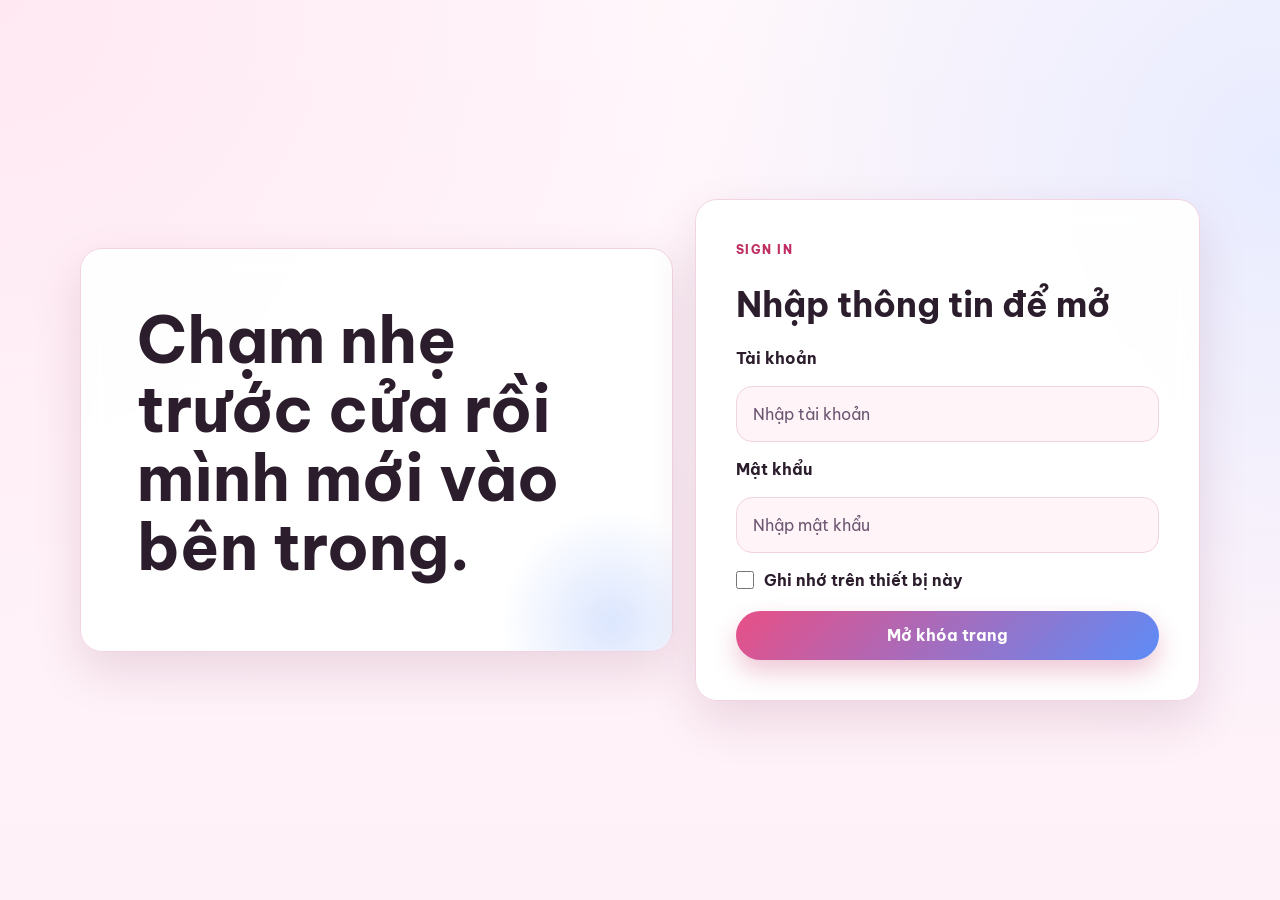
==== signin.html @ 96c6e5fc "Add files via upload" ====
<!DOCTYPE html>
<html lang="vi">
<head>
    <meta charset="UTF-8">
    <meta name="viewport" content="width=device-width, initial-scale=1.0">
    <meta name="theme-color" content="#e84f86">
    <meta name="description" content="Lớp đăng nhập nhẹ để mở trang riêng tư của NHAT DO.">
    <title>Sign In | NHAT DO</title>
    <link rel="preconnect" href="https://fonts.googleapis.com">
    <link rel="preconnect" href="https://fonts.gstatic.com" crossorigin>
    <link href="https://fonts.googleapis.com/css2?family=Be+Vietnam+Pro:wght@400;500;700;800&family=Great+Vibes&display=swap" rel="stylesheet">
    <link rel="icon" href="assets/icons/app-icon.svg" type="image/svg+xml">
    <link rel="stylesheet" href="assets/css/style.css?v=20260410b">
    <script src="assets/js/auth.js?v=20260410b"></script>
    <script>
        if (window.NhatDoAuth) {
            window.NhatDoAuth.redirectIfAuthenticated("index.html");
        }
    </script>
</head>
<body class="auth-screen">
    <main class="auth-page">
        <section class="auth-shell">
            <article class="auth-copy">
                <h1 class="auth-title">Chạm nhẹ trước cửa rồi mình mới vào bên trong.</h1>
            </article>

            <form id="signin-form" class="auth-card" novalidate>
                <p class="eyebrow">Sign In</p>
                <h2 class="auth-card-title">Nhập thông tin để mở</h2>

                <label for="signin-username">Tài khoản</label>
                <input id="signin-username" name="username" type="text" autocomplete="username" placeholder="Nhập tài khoản">

                <label for="signin-password">Mật khẩu</label>
                <input id="signin-password" name="password" type="password" autocomplete="current-password" placeholder="Nhập mật khẩu">

                <label class="auth-remember" for="signin-remember">
                    <input id="signin-remember" name="remember" type="checkbox">
                    <span>Ghi nhớ trên thiết bị này</span>
                </label>

                <button class="btn-primary auth-submit" id="signin-submit" type="submit">Mở khóa trang</button>
            </form>
        </section>
    </main>

    <script>
        if (window.NhatDoAuth) {
            window.NhatDoAuth.mountSignInForm({ successPath: "index.html" });
        }
    </script>
</body>
</html>
---- assets/css/style.css ----
:root {
    --bg: #fff7fb;
    --surface: rgba(255, 255, 255, 0.88);
    --surface-strong: #ffffff;
    --surface-soft: #fff0f6;
    --text: #2b1d2c;
    --muted: #6c5571;
    --line: #f1d3e2;
    --brand: #e84f86;
    --brand-strong: #bf2f63;
    --accent: #5d8cf8;
    --accent-soft: #b7c9ff;
    --warm: #ffb15c;
    --success: #45a483;
    --radius: 22px;
    --radius-sm: 16px;
    --shadow: 0 20px 48px rgba(112, 34, 78, 0.14);
    --shadow-soft: 0 12px 28px rgba(92, 38, 76, 0.1);
}

body.night-mode {
    --bg: #1e1628;
    --surface: rgba(43, 30, 56, 0.9);
    --surface-strong: #2b1e38;
    --surface-soft: #342447;
    --text: #f8eefe;
    --muted: #d3bcdf;
    --line: #4a355d;
    --brand: #ff74a9;
    --brand-strong: #ff9fc3;
    --accent: #8cb0ff;
    --accent-soft: #405a92;
    --warm: #ffbf78;
    --success: #5dc2a0;
    --shadow: 0 22px 50px rgba(0, 0, 0, 0.35);
    --shadow-soft: 0 12px 28px rgba(0, 0, 0, 0.22);
}

* {
    box-sizing: border-box;
}

html {
    scroll-behavior: smooth;
    scroll-padding-top: 112px;
}

body {
    margin: 0;
    min-height: 100vh;
    font-family: "Be Vietnam Pro", sans-serif;
    color: var(--text);
    line-height: 1.65;
    background:
        radial-gradient(circle at 0% 0%, #ffe8f2 0%, transparent 45%),
        radial-gradient(circle at 100% 18%, #e8ecff 0%, transparent 40%),
        linear-gradient(180deg, var(--bg) 0%, #fff1f8 100%);
    transition: background-color 0.4s ease, color 0.4s ease;
}

body.night-mode {
    background:
        radial-gradient(circle at 10% 0%, #3c2352 0%, transparent 45%),
        radial-gradient(circle at 100% 20%, #243663 0%, transparent 45%),
        linear-gradient(180deg, #1d1527 0%, #231932 100%);
}

body.no-scroll,
body.nav-open {
    overflow: hidden;
}

img {
    max-width: 100%;
    display: block;
}

button,
input,
textarea {
    font: inherit;
}

a,
button,
input,
textarea {
    -webkit-tap-highlight-color: transparent;
}

a:focus-visible,
button:focus-visible,
input:focus-visible,
textarea:focus-visible,
.gallery-item:focus-visible {
    outline: 3px solid color-mix(in srgb, var(--accent) 56%, white);
    outline-offset: 3px;
}

.is-control-hidden {
    display: none !important;
}

.scroll-progress {
    position: fixed;
    inset: 0 auto auto 0;
    height: 4px;
    width: 0;
    z-index: 80;
    background: linear-gradient(90deg, var(--brand), var(--accent));
    box-shadow: 0 3px 10px rgba(232, 79, 134, 0.45);
}

.container {
    width: min(1120px, 92%);
    margin: 0 auto;
}

.site-header {
    position: sticky;
    top: 0;
    z-index: 60;
    backdrop-filter: blur(16px);
    background: color-mix(in srgb, var(--bg) 84%, transparent);
    border-bottom: 1px solid color-mix(in srgb, var(--brand) 28%, transparent);
}

.nav-shell {
    min-height: 82px;
    display: flex;
    align-items: center;
    justify-content: space-between;
    gap: 16px;
    position: relative;
    padding: 8px 0;
}

.brand {
    color: var(--text);
    text-decoration: none;
    font-weight: 800;
    letter-spacing: 0.12em;
    font-size: 1.05rem;
    display: inline-flex;
    align-items: center;
    gap: 10px;
    flex-shrink: 0;
    min-width: 0;
}

.brand span {
    overflow: hidden;
    text-overflow: ellipsis;
    white-space: nowrap;
}

.brand-logo {
    width: 50px;
    height: 50px;
    object-fit: cover;
    border-radius: 999px;
    border: 2px solid rgba(255, 255, 255, 0.9);
    box-shadow: 0 8px 18px rgba(194, 47, 99, 0.28);
}

.menu-toggle {
    display: none;
    border: 0;
    padding: 10px 14px;
    border-radius: 12px;
    background: var(--text);
    color: var(--surface-strong);
    font-weight: 700;
    flex-shrink: 0;
}

.site-nav {
    display: flex;
    gap: 6px;
    flex-wrap: wrap;
    justify-content: flex-end;
}

.site-nav a {
    text-decoration: none;
    color: var(--text);
    font-weight: 700;
    padding: 10px 12px;
    border-radius: 999px;
    font-size: 0.88rem;
    transition: all 0.24s ease;
}

.site-nav a:hover,
.site-nav a.active {
    color: #fff;
    background: linear-gradient(135deg, var(--brand), var(--accent));
    box-shadow: 0 10px 18px rgba(214, 77, 127, 0.2);
}

.mobile-dock {
    display: none;
}

.hero {
    position: relative;
    overflow: hidden;
    padding: 90px 0 58px;
}

.ambient-glow {
    position: absolute;
    inset: 0;
    background:
        radial-gradient(circle at 20% 20%, rgba(232, 79, 134, 0.18), transparent 46%),
        radial-gradient(circle at 80% 30%, rgba(93, 140, 248, 0.16), transparent 44%);
    pointer-events: none;
}

.hero-grid {
    position: relative;
    z-index: 2;
    display: grid;
    grid-template-columns: 1.15fr 0.85fr;
    gap: 20px;
}

.hero-copy,
.love-counter,
.timeline-item,
.journey-panel,
.polaroid,
.quote-box,
.letter-box,
.guestbook-form,
.notes-panel,
.mood-board,
.dream-board {
    border-radius: var(--radius);
    border: 1px solid var(--line);
    background: color-mix(in srgb, var(--surface-strong) 94%, transparent);
    box-shadow: var(--shadow);
    backdrop-filter: blur(12px);
}

.hero-copy {
    padding: min(7vw, 52px);
    position: relative;
    overflow: hidden;
}

.hero-copy::after {
    content: "";
    position: absolute;
    inset: auto -60px -90px auto;
    width: 220px;
    height: 220px;
    border-radius: 50%;
    background: radial-gradient(circle, color-mix(in srgb, var(--brand) 18%, transparent) 0%, transparent 72%);
    pointer-events: none;
}

.eyebrow {
    margin: 0 0 10px;
    color: var(--brand-strong);
    text-transform: uppercase;
    letter-spacing: 0.12em;
    font-size: 0.75rem;
    font-weight: 800;
}

h1,
h2,
h3,
.section-title {
    margin: 0 0 14px;
    line-height: 1.18;
}

.hero-title,
.section-title {
    font-family: "Great Vibes", cursive;
    letter-spacing: 0.02em;
}

.hero-title {
    font-size: clamp(2.4rem, 6vw, 4.8rem);
    color: var(--brand-strong);
    max-inline-size: 100%;
    overflow-wrap: anywhere;
    text-wrap: balance;
    line-height: 1.18;
}

.hero-title-single-line {
    white-space: nowrap;
    font-size: clamp(2rem, 7vw, 4.6rem);
    line-height: 1.2;
    display: inline-block;
    max-width: 100%;
    overflow: visible;
}

.section-title {
    font-size: clamp(2rem, 4.2vw, 3.4rem);
    color: var(--brand-strong);
}

.lead,
.section-desc {
    margin: 0 0 20px;
    color: var(--muted);
    max-width: 62ch;
}

.hero-mini-grid {
    display: grid;
    grid-template-columns: repeat(3, minmax(0, 1fr));
    gap: 12px;
    margin-bottom: 22px;
}

.mini-card {
    padding: 14px 16px;
    border-radius: 18px;
    border: 1px solid color-mix(in srgb, var(--brand) 22%, transparent);
    background:
        linear-gradient(135deg, color-mix(in srgb, var(--surface-soft) 85%, transparent), color-mix(in srgb, var(--surface-strong) 92%, transparent));
    box-shadow: var(--shadow-soft);
}

.mini-card span {
    display: block;
    font-size: 0.78rem;
    color: var(--muted);
    margin-bottom: 6px;
}

.mini-card strong {
    display: block;
    font-size: 1rem;
    color: var(--text);
}

.hero-actions {
    display: flex;
    flex-wrap: wrap;
    gap: 10px;
}

.btn-primary,
.btn-ghost,
.mood-chip,
.filter-chip {
    border: 0;
    cursor: pointer;
    text-decoration: none;
    display: inline-flex;
    align-items: center;
    justify-content: center;
    border-radius: 999px;
    font-weight: 700;
    padding: 11px 20px;
    transition: transform 0.2s ease, box-shadow 0.2s ease, background-color 0.2s ease;
}

.btn-primary {
    color: #fff;
    background: linear-gradient(135deg, var(--brand), var(--accent));
    box-shadow: 0 12px 24px rgba(190, 39, 95, 0.25);
}

.btn-ghost,
.filter-chip {
    color: var(--brand-strong);
    background: color-mix(in srgb, var(--surface-strong) 90%, transparent);
    border: 1px solid color-mix(in srgb, var(--brand) 32%, transparent);
}

.btn-primary:hover,
.btn-ghost:hover,
.mood-chip:hover,
.filter-chip:hover {
    transform: translateY(-2px);
}

.love-counter {
    padding: 30px;
    display: grid;
    align-content: center;
    gap: 8px;
}

.counter-label {
    margin: 0;
    color: var(--muted);
}

.love-counter h2 {
    margin: 0;
    color: var(--brand-strong);
    font-size: clamp(2.1rem, 4vw, 3rem);
}

.counter-divider {
    height: 1px;
    background: linear-gradient(90deg, transparent, color-mix(in srgb, var(--brand) 40%, transparent), transparent);
    margin: 6px 0;
}

.counter-stats {
    display: grid;
    grid-template-columns: repeat(2, minmax(0, 1fr));
    gap: 12px;
    margin-top: 10px;
}

.counter-pill {
    padding: 14px 15px;
    border-radius: 16px;
    background: color-mix(in srgb, var(--surface-soft) 74%, transparent);
    border: 1px solid color-mix(in srgb, var(--brand) 18%, transparent);
}

.counter-pill span {
    display: block;
    font-size: 0.76rem;
    color: var(--muted);
    margin-bottom: 4px;
}

.counter-pill strong {
    color: var(--text);
    font-size: 0.98rem;
}

.status-online {
    color: var(--success);
}

.status-offline {
    color: var(--warm);
}

.section {
    padding: 30px 0 60px;
}

.soft {
    background: linear-gradient(180deg, color-mix(in srgb, var(--surface-soft) 74%, transparent) 0%, transparent 100%);
}

.timeline {
    display: grid;
    grid-template-columns: repeat(4, minmax(0, 1fr));
    gap: 15px;
}

.timeline-item {
    padding: 20px;
}

.timeline-item time {
    font-size: 0.76rem;
    font-weight: 800;
    letter-spacing: 0.08em;
    text-transform: uppercase;
    color: var(--brand-strong);
}

.timeline-item p {
    margin: 0;
    color: var(--muted);
}

.journey-panel {
    padding: 24px;
}

.journey-panel label {
    display: block;
    font-weight: 700;
    margin-bottom: 12px;
}

.journey-panel input[type="range"] {
    width: 100%;
    accent-color: var(--brand);
}

.journey-output {
    margin-top: 14px;
    padding: 18px;
    border-radius: 18px;
    background: color-mix(in srgb, var(--surface-soft) 60%, transparent);
    border: 1px solid color-mix(in srgb, var(--brand) 14%, transparent);
}

.journey-output p,
.journey-output small {
    margin: 0;
    color: var(--muted);
}

.journey-output small {
    display: block;
    margin-top: 8px;
}

.vibe-grid {
    display: grid;
    grid-template-columns: 1.05fr 0.95fr;
    gap: 16px;
}

.mood-board,
.dream-board {
    padding: 24px;
}

.panel-head {
    display: flex;
    align-items: flex-start;
    justify-content: space-between;
    gap: 14px;
    margin-bottom: 16px;
}

.inline-badge {
    display: inline-flex;
    align-items: center;
    justify-content: center;
    min-height: 36px;
    padding: 8px 14px;
    border-radius: 999px;
    background: color-mix(in srgb, var(--surface-soft) 76%, transparent);
    border: 1px solid color-mix(in srgb, var(--brand) 18%, transparent);
    color: var(--brand-strong);
    font-size: 0.83rem;
    font-weight: 800;
    white-space: nowrap;
}

.mood-chips {
    display: flex;
    flex-wrap: wrap;
    gap: 10px;
    margin-bottom: 18px;
}

.mood-chip {
    color: var(--text);
    background: color-mix(in srgb, var(--surface-strong) 88%, transparent);
    border: 1px solid color-mix(in srgb, var(--brand) 20%, transparent);
}

.mood-chip.active {
    color: #fff;
    background: linear-gradient(135deg, var(--brand), var(--accent));
    box-shadow: 0 12px 22px rgba(214, 77, 127, 0.2);
}

.mood-result {
    --mood-accent: var(--brand);
    padding: 18px;
    border-radius: 18px;
    border: 1px solid color-mix(in srgb, var(--mood-accent) 38%, transparent);
    background:
        linear-gradient(135deg, color-mix(in srgb, var(--mood-accent) 18%, transparent), color-mix(in srgb, var(--surface-soft) 92%, transparent));
    box-shadow: inset 0 1px 0 rgba(255, 255, 255, 0.28);
}

.mood-result strong {
    display: block;
    margin-bottom: 8px;
    font-size: 1.12rem;
}

.mood-result p,
.mood-result small {
    margin: 0;
    color: var(--muted);
}

.mood-result small {
    display: block;
    margin-top: 10px;
}

.dream-list {
    list-style: none;
    margin: 0;
    padding: 0;
    display: grid;
    gap: 12px;
}

.dream-item {
    position: relative;
    padding-left: 14px;
}

.dream-item::before {
    content: "";
    position: absolute;
    left: 0;
    top: 24px;
    width: 10px;
    height: 10px;
    border-radius: 50%;
    background: color-mix(in srgb, var(--brand) 24%, transparent);
    box-shadow: 0 0 0 6px color-mix(in srgb, var(--brand) 12%, transparent);
}

.dream-toggle {
    width: 100%;
    border: 1px solid color-mix(in srgb, var(--brand) 18%, transparent);
    border-radius: 18px;
    background: color-mix(in srgb, var(--surface-strong) 90%, transparent);
    padding: 16px 18px;
    display: flex;
    justify-content: space-between;
    align-items: center;
    gap: 14px;
    text-align: left;
    color: var(--text);
    cursor: pointer;
    box-shadow: var(--shadow-soft);
}

.dream-toggle span {
    font-weight: 700;
}

.dream-toggle strong {
    flex-shrink: 0;
    font-size: 0.83rem;
    color: var(--brand-strong);
}

.dream-item.done::before {
    background: linear-gradient(135deg, var(--success), var(--accent));
    box-shadow: 0 0 0 6px color-mix(in srgb, var(--success) 14%, transparent);
}

.dream-item.done .dream-toggle {
    border-color: color-mix(in srgb, var(--success) 36%, transparent);
    background: linear-gradient(135deg, color-mix(in srgb, var(--success) 18%, transparent), color-mix(in srgb, var(--surface-soft) 86%, transparent));
}

.dream-item.done .dream-toggle strong {
    color: var(--success);
}

.gallery {
    display: grid;
    grid-template-columns: repeat(4, minmax(0, 1fr));
    gap: 16px;
}

.polaroid {
    margin: 0;
    padding: 12px 12px 18px;
    background: var(--surface-strong);
    transform: rotate(-1.5deg);
    transition: transform 0.25s ease, box-shadow 0.25s ease;
}

.gallery-item {
    cursor: pointer;
}

.gallery-item:hover {
    transform: translateY(-4px) rotate(0deg);
}

.polaroid:nth-child(2) {
    transform: rotate(1.3deg);
}

.polaroid:nth-child(3) {
    transform: rotate(-0.7deg);
}

.polaroid:nth-child(4) {
    transform: rotate(1.8deg);
}

.photo {
    position: relative;
    aspect-ratio: 4 / 3;
    border-radius: 12px;
    background-size: cover;
    background-position: center;
    overflow: hidden;
}

.photo::after {
    content: "";
    position: absolute;
    inset: 0;
    background: linear-gradient(180deg, rgba(255, 255, 255, 0.2), transparent 42%, rgba(17, 7, 19, 0.16));
}

.photo-1 {
    background:
        linear-gradient(140deg, rgba(232, 79, 134, 0.48), rgba(93, 140, 248, 0.3)),
        radial-gradient(circle at 22% 20%, #fff 0%, transparent 45%),
        #fbeaf2;
}

.photo-2 {
    background:
        linear-gradient(140deg, rgba(93, 140, 248, 0.38), rgba(232, 79, 134, 0.35)),
        radial-gradient(circle at 78% 14%, #fff 0%, transparent 45%),
        #ecebff;
}

.photo-3 {
    background:
        linear-gradient(140deg, rgba(255, 164, 83, 0.37), rgba(232, 79, 134, 0.3)),
        radial-gradient(circle at 14% 86%, #fff 0%, transparent 45%),
        #fff2eb;
}

.photo-4 {
    background:
        linear-gradient(140deg, rgba(67, 178, 140, 0.35), rgba(93, 140, 248, 0.3)),
        radial-gradient(circle at 84% 84%, #fff 0%, transparent 45%),
        #ebf9f3;
}

.polaroid figcaption {
    margin-top: 10px;
    text-align: center;
    color: var(--muted);
    font-weight: 700;
}

.letter-grid {
    display: grid;
    grid-template-columns: 1fr 1fr;
    gap: 16px;
}

.quote-box,
.letter-box {
    padding: 24px;
}

.quote-text {
    color: var(--muted);
    font-size: 1.05rem;
    min-height: 78px;
    white-space: pre-wrap;
    overflow-wrap: anywhere;
}

.letter-text {
    color: var(--muted);
    font-size: 1.03rem;
    min-height: 100px;
    white-space: pre-wrap;
    overflow-wrap: anywhere;
}

.is-hidden {
    display: none;
}

.guestbook-grid {
    display: grid;
    grid-template-columns: 1fr 1fr;
    gap: 16px;
}

.guestbook-form,
.notes-panel {
    padding: 22px;
}

.guestbook-form label {
    display: block;
    margin-bottom: 8px;
    font-weight: 700;
}

.guestbook-form textarea {
    width: 100%;
    border: 1px solid color-mix(in srgb, var(--brand) 30%, transparent);
    border-radius: 16px;
    background: color-mix(in srgb, var(--surface-strong) 92%, transparent);
    color: var(--text);
    padding: 14px 16px;
    margin-bottom: 12px;
    min-height: 130px;
    resize: vertical;
    outline: none;
}

.guestbook-form textarea:focus {
    border-color: var(--brand);
    box-shadow: 0 0 0 4px color-mix(in srgb, var(--brand) 20%, transparent);
}

.form-actions,
.notes-filters {
    display: flex;
    gap: 10px;
    flex-wrap: wrap;
}

#form-status {
    display: block;
    margin-top: 10px;
    color: var(--muted);
    overflow-wrap: anywhere;
}

.notes-filters {
    margin-bottom: 14px;
}

.filter-chip.active {
    color: #fff;
    background: linear-gradient(135deg, var(--brand), var(--accent));
    box-shadow: 0 12px 22px rgba(214, 77, 127, 0.2);
}

#notes-list {
    margin: 0;
    padding: 0;
    list-style: none;
    display: grid;
    gap: 12px;
}

.note-card {
    padding: 14px 14px 13px;
    border-radius: 16px;
    background: color-mix(in srgb, var(--surface-soft) 72%, transparent);
    border: 1px solid color-mix(in srgb, var(--brand) 18%, transparent);
    color: var(--muted);
}

.note-card.local {
    background: linear-gradient(135deg, color-mix(in srgb, var(--accent) 14%, transparent), color-mix(in srgb, var(--surface-soft) 88%, transparent));
}

.note-meta {
    display: flex;
    align-items: center;
    justify-content: space-between;
    gap: 10px;
    margin-bottom: 8px;
}

.note-source,
.note-time {
    font-size: 0.78rem;
    font-weight: 800;
}

.note-source {
    display: inline-flex;
    align-items: center;
    justify-content: center;
    padding: 5px 10px;
    border-radius: 999px;
    background: color-mix(in srgb, var(--surface-strong) 84%, transparent);
    border: 1px solid color-mix(in srgb, var(--brand) 18%, transparent);
    color: var(--brand-strong);
}

.note-time {
    color: var(--muted);
}

.note-card p {
    margin: 0;
    white-space: pre-wrap;
    overflow-wrap: anywhere;
}

.gift-modal,
.lightbox-modal {
    position: fixed;
    inset: 0;
    z-index: 90;
    display: grid;
    place-items: center;
    padding: 18px;
    background: rgba(18, 8, 28, 0.52);
    opacity: 0;
    pointer-events: none;
    transition: opacity 0.25s ease;
}

.gift-modal.open,
.lightbox-modal.open {
    opacity: 1;
    pointer-events: auto;
}

.gift-dialog,
.lightbox-dialog {
    width: min(960px, 100%);
    border-radius: 22px;
    border: 1px solid var(--line);
    background: color-mix(in srgb, var(--surface-strong) 94%, transparent);
    box-shadow: var(--shadow);
    position: relative;
}

.gift-dialog {
    width: min(520px, 100%);
    padding: 24px;
}

.lightbox-dialog {
    display: grid;
    grid-template-columns: auto 1fr auto;
    align-items: center;
    gap: 12px;
    padding: 22px;
}

.modal-close {
    position: absolute;
    right: 10px;
    top: 8px;
    border: 0;
    background: transparent;
    color: var(--muted);
    font-size: 1.9rem;
    cursor: pointer;
}

.lightbox-nav {
    width: 48px;
    height: 48px;
    border: 0;
    border-radius: 999px;
    font-size: 2rem;
    line-height: 1;
    color: var(--brand-strong);
    background: color-mix(in srgb, var(--surface-soft) 88%, transparent);
    box-shadow: var(--shadow-soft);
    cursor: pointer;
}

.lightbox-stage {
    display: grid;
    grid-template-columns: minmax(280px, 420px) 1fr;
    gap: 18px;
    align-items: center;
}

.lightbox-photo {
    min-height: 320px;
    box-shadow: var(--shadow-soft);
}

.lightbox-copy p,
.lightbox-copy h3 {
    margin-bottom: 12px;
}

.lightbox-copy p:last-child {
    margin-bottom: 0;
    color: var(--muted);
}

#heart-layer {
    position: fixed;
    inset: 0;
    pointer-events: none;
    z-index: 85;
}

.heart-particle {
    position: absolute;
    width: 14px;
    height: 14px;
    transform: rotate(45deg);
    background: linear-gradient(135deg, #ff8fb6, #ff4f87);
    opacity: 0.9;
    animation: heart-fly var(--dur, 1300ms) ease-out forwards;
}

.heart-particle::before,
.heart-particle::after {
    content: "";
    position: absolute;
    width: 14px;
    height: 14px;
    border-radius: 50%;
    background: inherit;
}

.heart-particle::before {
    left: -7px;
}

.heart-particle::after {
    top: -7px;
}

.reveal {
    opacity: 0;
    transform: translateY(24px);
    transition: opacity 0.7s ease, transform 0.7s ease;
}

.reveal.visible {
    opacity: 1;
    transform: translateY(0);
}

.auth-screen {
    min-height: 100vh;
}

.auth-page {
    min-height: 100vh;
    display: grid;
    align-items: center;
    padding: 36px 0;
}

.auth-shell {
    width: min(1120px, 92%);
    margin: 0 auto;
    display: grid;
    grid-template-columns: 1.08fr 0.92fr;
    gap: 22px;
    align-items: center;
}

.auth-copy,
.auth-card {
    border-radius: var(--radius);
    border: 1px solid var(--line);
    background: color-mix(in srgb, var(--surface-strong) 94%, transparent);
    box-shadow: var(--shadow);
    backdrop-filter: blur(12px);
}

.auth-copy {
    position: relative;
    overflow: hidden;
    padding: min(7vw, 56px);
}

.auth-copy::after {
    content: "";
    position: absolute;
    inset: auto -50px -80px auto;
    width: 220px;
    height: 220px;
    border-radius: 50%;
    background: radial-gradient(circle, color-mix(in srgb, var(--accent) 22%, transparent) 0%, transparent 72%);
    pointer-events: none;
}

.auth-title {
    margin: 0 0 14px;
    font-size: clamp(2.2rem, 5vw, 4.2rem);
    line-height: 1.08;
}

.auth-lead {
    margin: 0;
    max-width: 58ch;
    color: var(--muted);
}

.auth-pills {
    margin-top: 26px;
    display: grid;
    grid-template-columns: repeat(2, minmax(0, 1fr));
    gap: 12px;
}

.auth-pill {
    padding: 16px 18px;
    border-radius: 18px;
    background: color-mix(in srgb, var(--surface-soft) 74%, transparent);
    border: 1px solid color-mix(in srgb, var(--brand) 20%, transparent);
}

.auth-pill span {
    display: block;
    margin-bottom: 6px;
    font-size: 0.8rem;
    color: var(--muted);
}

.auth-pill strong {
    color: var(--text);
    font-size: 0.98rem;
}

.auth-card {
    padding: min(6vw, 40px);
    display: grid;
    gap: 14px;
}

.auth-card-title {
    margin: 0 0 6px;
    font-size: clamp(1.6rem, 3vw, 2.2rem);
}

.auth-card label {
    font-weight: 700;
    color: var(--text);
}

.auth-card input[type="text"],
.auth-card input[type="password"] {
    width: 100%;
    border: 1px solid var(--line);
    border-radius: 16px;
    background: color-mix(in srgb, var(--surface-soft) 74%, transparent);
    color: var(--text);
    padding: 14px 16px;
}

.auth-card input::placeholder {
    color: var(--muted);
}

.auth-remember {
    display: inline-flex;
    align-items: center;
    gap: 10px;
    color: var(--muted);
    font-weight: 600;
}

.auth-remember input[type="checkbox"] {
    width: 18px;
    height: 18px;
    margin: 0;
    accent-color: var(--brand);
}

.auth-submit {
    width: 100%;
    margin-top: 4px;
}

.auth-submit:disabled {
    opacity: 0.72;
    cursor: wait;
    transform: none;
}

.auth-status {
    min-height: 28px;
    margin: 0;
    color: var(--muted);
}

.auth-status.is-error {
    color: var(--brand-strong);
}

.auth-status.is-success {
    color: var(--success);
}

.site-footer {
    border-top: 1px solid var(--line);
    padding: 24px 0;
    text-align: center;
    color: var(--muted);
}

@keyframes heart-fly {
    to {
        transform: translate(var(--x), -220px) rotate(45deg) scale(1.3);
        opacity: 0;
    }
}

@media (max-width: 1100px) {
    .hero-mini-grid {
        grid-template-columns: repeat(2, minmax(0, 1fr));
    }

    .timeline {
        grid-template-columns: repeat(2, minmax(0, 1fr));
    }

    .gallery {
        grid-template-columns: repeat(2, minmax(0, 1fr));
    }
}

@media (max-width: 900px) {
    .auth-shell {
        grid-template-columns: 1fr;
    }

    .menu-toggle {
        display: inline-flex;
        align-items: center;
        justify-content: center;
    }

    .site-nav {
        position: fixed;
        left: 12px;
        right: 12px;
        top: 86px;
        flex-direction: column;
        gap: 8px;
        max-height: calc(100vh - 108px);
        overflow-y: auto;
        padding: 14px;
        border-radius: 20px;
        border: 1px solid var(--line);
        background: color-mix(in srgb, var(--surface-strong) 96%, transparent);
        box-shadow: var(--shadow);
        opacity: 0;
        pointer-events: none;
        transform: translateY(-12px);
        transition: opacity 0.24s ease, transform 0.24s ease;
    }

    .site-nav.open {
        opacity: 1;
        pointer-events: auto;
        transform: translateY(0);
    }

    .site-nav a {
        padding: 14px;
        border-radius: 16px;
        font-size: 1rem;
    }

    .hero-grid,
    .vibe-grid,
    .letter-grid,
    .guestbook-grid,
    .lightbox-stage {
        grid-template-columns: 1fr;
    }

    .hero {
        padding: 74px 0 48px;
    }

    .hero-copy {
        padding: 34px 24px;
    }

    .auth-copy,
    .auth-card,
    .love-counter,
    .journey-panel,
    .quote-box,
    .letter-box,
    .guestbook-form,
    .notes-panel,
    .mood-board,
    .dream-board {
        padding: 22px;
    }

    .lightbox-dialog {
        grid-template-columns: 1fr;
    }

    .lightbox-nav {
        display: none;
    }
}

@media (max-width: 700px) {
    body {
        padding-bottom: 128px;
    }

    .container {
        width: min(100% - 24px, 1120px);
    }

    .nav-shell {
        min-height: 72px;
    }

    .brand {
        gap: 8px;
        font-size: 0.92rem;
        letter-spacing: 0.08em;
    }

    .brand-logo {
        width: 42px;
        height: 42px;
    }

    .menu-toggle {
        min-width: 64px;
        padding: 10px 12px;
        font-size: 0.8rem;
    }

    .hero-title {
        font-size: clamp(2.1rem, 12vw, 3.3rem);
    }

    .hero-title-single-line {
        white-space: nowrap;
        font-size: clamp(1.55rem, 9vw, 3.2rem);
        line-height: 1.18;
    }

    .hero-copy::after {
        display: none;
    }

    .section {
        padding: 24px 0 50px;
    }

    .timeline,
    .gallery,
    .hero-mini-grid,
    .counter-stats {
        grid-template-columns: 1fr;
    }

    .hero-actions {
        display: grid;
        grid-template-columns: 1fr;
    }

    .hero-actions .btn-primary,
    .hero-actions .btn-ghost {
        width: 100%;
    }

    .hero-copy,
    .love-counter,
    .timeline-item,
    .journey-panel,
    .polaroid,
    .quote-box,
    .letter-box,
    .guestbook-form,
    .notes-panel,
    .mood-board,
    .dream-board {
        background: color-mix(in srgb, var(--surface-strong) 98%, transparent);
    }

    .polaroid,
    .polaroid:nth-child(2),
    .polaroid:nth-child(3),
    .polaroid:nth-child(4) {
        transform: none;
    }

    .mobile-dock {
        position: fixed;
        left: 12px;
        right: 12px;
        bottom: max(12px, env(safe-area-inset-bottom));
        z-index: 58;
        display: grid;
        grid-template-columns: repeat(3, minmax(0, 1fr));
        gap: 8px;
        padding: 10px;
        border-radius: 22px;
        border: 1px solid color-mix(in srgb, var(--brand) 22%, transparent);
        background: color-mix(in srgb, var(--surface-strong) 94%, transparent);
        box-shadow: 0 18px 34px rgba(42, 17, 37, 0.16);
        backdrop-filter: blur(16px);
    }

    .mobile-dock a {
        min-height: 54px;
        display: grid;
        place-items: center;
        padding: 8px 6px;
        border-radius: 16px;
        text-decoration: none;
        text-align: center;
        color: var(--muted);
        font-size: 0.74rem;
        font-weight: 700;
        line-height: 1.2;
    }

    .mobile-dock a.active {
        color: #fff;
        background: linear-gradient(135deg, var(--brand), var(--accent));
    }

    .note-meta,
    .panel-head {
        flex-direction: column;
        align-items: flex-start;
    }
}

@media (max-width: 520px) {
    .auth-pills,
    .form-actions,
    .notes-filters,
    .mood-chips {
        display: grid;
        grid-template-columns: 1fr;
    }

    .dream-toggle {
        flex-direction: column;
        align-items: flex-start;
    }

    .lightbox-dialog {
        padding: 18px;
    }

    .lightbox-photo {
        min-height: 240px;
    }
}

@media (max-width: 420px) {
    .container {
        width: min(100% - 16px, 1120px);
    }

    .nav-shell {
        gap: 10px;
    }

    .brand {
        font-size: 0.84rem;
        gap: 6px;
        letter-spacing: 0;
    }

    .brand span {
        display: none;
    }

    .brand-logo {
        width: 36px;
        height: 36px;
    }

    .hero-copy {
        padding: 26px 18px;
    }

    .love-counter,
    .journey-panel,
    .quote-box,
    .letter-box,
    .guestbook-form,
    .notes-panel,
    .mood-board,
    .dream-board {
        padding: 18px;
    }

    .mobile-dock a {
        font-size: 0.68rem;
    }

    .menu-toggle {
        min-width: 52px;
        padding: 9px 10px;
        font-size: 0.74rem;
    }
}

@media (prefers-reduced-motion: reduce) {
    html {
        scroll-behavior: auto;
    }

    *,
    *::before,
    *::after {
        animation-duration: 0.01ms !important;
        animation-iteration-count: 1 !important;
        transition-duration: 0.01ms !important;
        scroll-behavior: auto !important;
    }

    .reveal {
        opacity: 1;
        transform: none;
    }
}
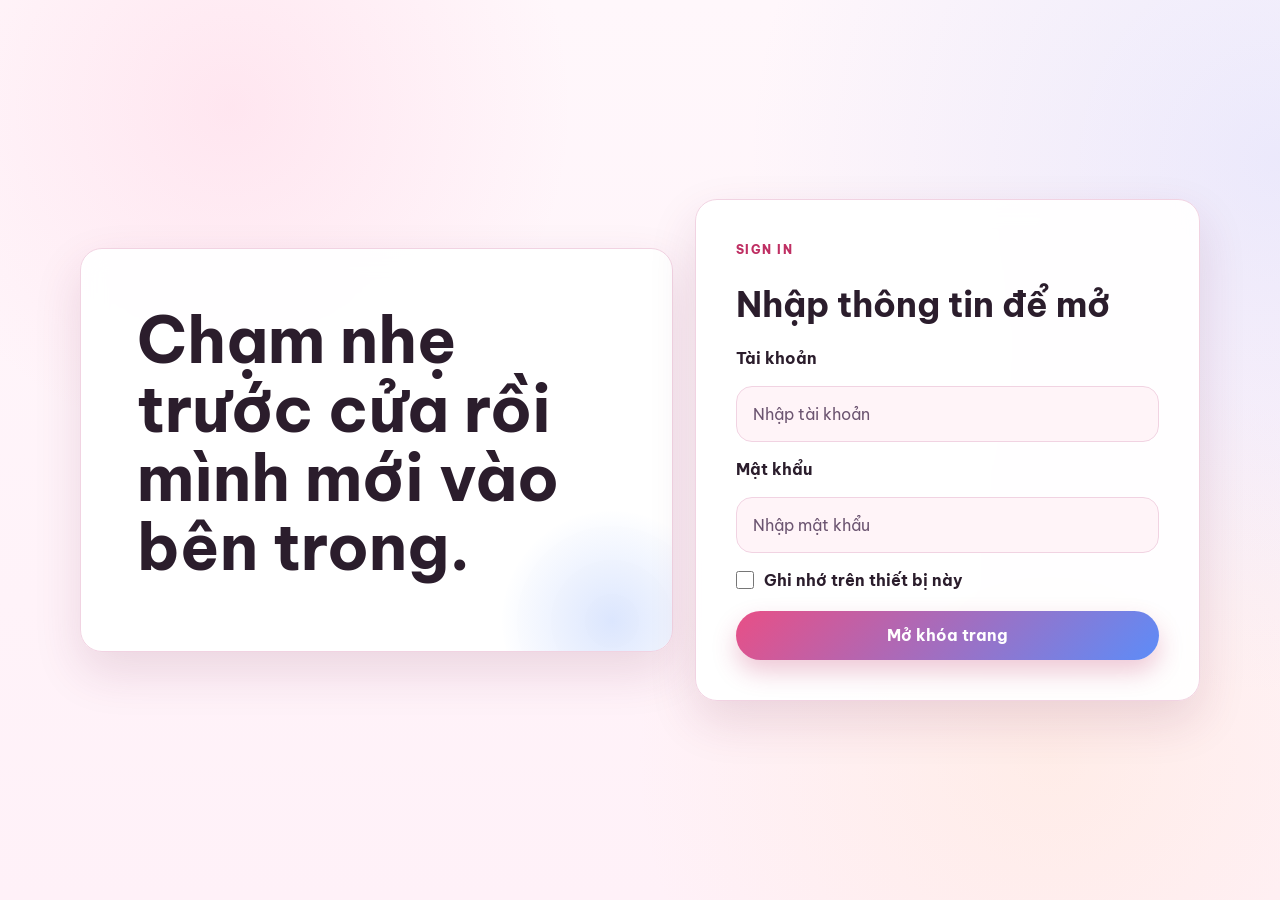
==== commit 7e499cc4: "Add files via upload" ====
--- a/signin.html
+++ b/signin.html
@@ -10,8 +10,8 @@
     <link rel="preconnect" href="https://fonts.gstatic.com" crossorigin>
     <link href="https://fonts.googleapis.com/css2?family=Be+Vietnam+Pro:wght@400;500;700;800&family=Great+Vibes&display=swap" rel="stylesheet">
     <link rel="icon" href="assets/icons/app-icon.svg" type="image/svg+xml">
-    <link rel="stylesheet" href="assets/css/style.css?v=20260410b">
-    <script src="assets/js/auth.js?v=20260410b"></script>
+    <link rel="stylesheet" href="assets/css/style.css?v=20260412b">
+    <script src="assets/js/auth.js?v=20260412b"></script>
     <script>
         if (window.NhatDoAuth) {
             window.NhatDoAuth.redirectIfAuthenticated("index.html");
--- a/assets/css/style.css
+++ b/assets/css/style.css
@@ -16,6 +16,12 @@
     --radius-sm: 16px;
     --shadow: 0 20px 48px rgba(112, 34, 78, 0.14);
     --shadow-soft: 0 12px 28px rgba(92, 38, 76, 0.1);
+    --scene-a: #ff8fb6;
+    --scene-b: #9db4ff;
+    --scene-c: #ffd29b;
+    --scene-grid: rgba(232, 79, 134, 0.08);
+    --pointer-x: 18%;
+    --pointer-y: 12%;
 }
 
 body.night-mode {
@@ -34,6 +40,25 @@
     --success: #5dc2a0;
     --shadow: 0 22px 50px rgba(0, 0, 0, 0.35);
     --shadow-soft: 0 12px 28px rgba(0, 0, 0, 0.22);
+    --scene-grid: rgba(255, 255, 255, 0.05);
+}
+
+body[data-scene="dreamy"] {
+    --scene-a: #8f7cff;
+    --scene-b: #8ec8ff;
+    --scene-c: #ffd1f3;
+}
+
+body[data-scene="playful"] {
+    --scene-a: #ff8f78;
+    --scene-b: #ffc45c;
+    --scene-c: #ff68b2;
+}
+
+body[data-scene="missing"] {
+    --scene-a: #76a6ff;
+    --scene-b: #9dd2ff;
+    --scene-c: #9f89ff;
 }
 
 * {
@@ -51,18 +76,65 @@
     font-family: "Be Vietnam Pro", sans-serif;
     color: var(--text);
     line-height: 1.65;
+    position: relative;
+    isolation: isolate;
+    overflow-x: hidden;
     background:
-        radial-gradient(circle at 0% 0%, #ffe8f2 0%, transparent 45%),
-        radial-gradient(circle at 100% 18%, #e8ecff 0%, transparent 40%),
+        radial-gradient(circle at var(--pointer-x) var(--pointer-y), color-mix(in srgb, var(--scene-a) 16%, transparent) 0%, transparent 26%),
+        radial-gradient(circle at 100% 18%, color-mix(in srgb, var(--scene-b) 20%, transparent) 0%, transparent 36%),
+        radial-gradient(circle at 82% 84%, color-mix(in srgb, var(--scene-c) 18%, transparent) 0%, transparent 32%),
         linear-gradient(180deg, var(--bg) 0%, #fff1f8 100%);
     transition: background-color 0.4s ease, color 0.4s ease;
 }
 
 body.night-mode {
     background:
-        radial-gradient(circle at 10% 0%, #3c2352 0%, transparent 45%),
-        radial-gradient(circle at 100% 20%, #243663 0%, transparent 45%),
+        radial-gradient(circle at var(--pointer-x) var(--pointer-y), color-mix(in srgb, var(--scene-a) 20%, transparent) 0%, transparent 24%),
+        radial-gradient(circle at 100% 20%, color-mix(in srgb, var(--scene-b) 18%, transparent) 0%, transparent 30%),
+        radial-gradient(circle at 78% 82%, color-mix(in srgb, var(--scene-c) 18%, transparent) 0%, transparent 28%),
         linear-gradient(180deg, #1d1527 0%, #231932 100%);
+}
+
+.site-backdrop {
+    position: fixed;
+    inset: 0;
+    z-index: -1;
+    pointer-events: none;
+    overflow: hidden;
+    background-image:
+        linear-gradient(to bottom, transparent 0%, rgba(255, 255, 255, 0.04) 100%),
+        linear-gradient(var(--scene-grid) 1px, transparent 1px),
+        linear-gradient(90deg, var(--scene-grid) 1px, transparent 1px);
+    background-size: auto, 120px 120px, 120px 120px;
+    background-position: 0 0, center top, center top;
+    opacity: 0.9;
+}
+
+.site-backdrop::before,
+.site-backdrop::after {
+    content: "";
+    position: absolute;
+    border-radius: 50%;
+    filter: blur(10px);
+    opacity: 0.66;
+    animation: float-blob 20s ease-in-out infinite alternate;
+}
+
+.site-backdrop::before {
+    width: min(46vw, 560px);
+    height: min(46vw, 560px);
+    left: -10%;
+    top: 6%;
+    background: radial-gradient(circle, color-mix(in srgb, var(--scene-a) 44%, white 8%) 0%, transparent 68%);
+}
+
+.site-backdrop::after {
+    width: min(42vw, 520px);
+    height: min(42vw, 520px);
+    right: -8%;
+    top: 28%;
+    background: radial-gradient(circle, color-mix(in srgb, var(--scene-b) 38%, white 10%) 0%, transparent 70%);
+    animation-duration: 24s;
 }
 
 body.no-scroll,
@@ -212,8 +284,9 @@
     position: absolute;
     inset: 0;
     background:
-        radial-gradient(circle at 20% 20%, rgba(232, 79, 134, 0.18), transparent 46%),
-        radial-gradient(circle at 80% 30%, rgba(93, 140, 248, 0.16), transparent 44%);
+        radial-gradient(circle at 20% 20%, color-mix(in srgb, var(--scene-a) 20%, transparent), transparent 46%),
+        radial-gradient(circle at 80% 30%, color-mix(in srgb, var(--scene-b) 18%, transparent), transparent 44%),
+        radial-gradient(circle at 60% 90%, color-mix(in srgb, var(--scene-c) 18%, transparent), transparent 38%);
     pointer-events: none;
 }
 
@@ -227,6 +300,7 @@
 
 .hero-copy,
 .love-counter,
+.hero-showcase,
 .timeline-item,
 .journey-panel,
 .polaroid,
@@ -249,6 +323,39 @@
     overflow: hidden;
 }
 
+.hero-showcase {
+    padding: 22px;
+    position: relative;
+    overflow: hidden;
+}
+
+.pulse-section {
+    padding-top: 4px;
+    padding-bottom: 36px;
+}
+
+.pulse-card {
+    box-shadow: var(--shadow-soft);
+}
+
+.pulse-layout {
+    display: grid;
+    grid-template-columns: minmax(0, 0.92fr) minmax(320px, 1.08fr);
+    gap: 18px;
+    align-items: center;
+}
+
+.pulse-copy {
+    display: grid;
+    gap: 14px;
+}
+
+.pulse-note {
+    margin: 0;
+    color: var(--muted);
+    max-width: 54ch;
+}
+
 .hero-copy::after {
     content: "";
     position: absolute;
@@ -258,6 +365,174 @@
     border-radius: 50%;
     background: radial-gradient(circle, color-mix(in srgb, var(--brand) 18%, transparent) 0%, transparent 72%);
     pointer-events: none;
+}
+
+.hero-showcase::before {
+    content: "";
+    position: absolute;
+    inset: -30% auto auto 60%;
+    width: 220px;
+    height: 220px;
+    border-radius: 50%;
+    background: radial-gradient(circle, color-mix(in srgb, var(--scene-c) 24%, transparent) 0%, transparent 72%);
+    pointer-events: none;
+}
+
+.showcase-canvas {
+    position: relative;
+    min-height: 224px;
+    margin-bottom: 0;
+    border-radius: 24px;
+    overflow: hidden;
+    border: 1px solid color-mix(in srgb, var(--scene-a) 24%, transparent);
+    background:
+        radial-gradient(circle at 30% 30%, color-mix(in srgb, var(--scene-a) 22%, transparent), transparent 42%),
+        radial-gradient(circle at 70% 34%, color-mix(in srgb, var(--scene-b) 22%, transparent), transparent 40%),
+        linear-gradient(145deg, color-mix(in srgb, var(--surface-strong) 92%, transparent), color-mix(in srgb, var(--surface-soft) 88%, transparent));
+    box-shadow: inset 0 1px 0 rgba(255, 255, 255, 0.35);
+}
+
+.showcase-orbit {
+    position: absolute;
+    inset: 50% auto auto 50%;
+    border-radius: 50%;
+    border: 1px solid color-mix(in srgb, var(--scene-b) 22%, transparent);
+    transform-origin: center;
+    animation: showcase-spin 18s linear infinite;
+}
+
+.orbit-a {
+    width: 176px;
+    height: 176px;
+    margin: -88px 0 0 -88px;
+}
+
+.orbit-b {
+    width: 126px;
+    height: 126px;
+    margin: -63px 0 0 -63px;
+    animation-duration: 13s;
+    animation-direction: reverse;
+    border-style: dashed;
+}
+
+.orbit-c {
+    width: 76px;
+    height: 76px;
+    margin: -38px 0 0 -38px;
+    animation-duration: 9s;
+}
+
+.showcase-core {
+    position: absolute;
+    inset: 50% auto auto 50%;
+    width: min(68%, 230px);
+    padding: 18px 16px;
+    border-radius: 24px;
+    transform: translate(-50%, -50%);
+    text-align: center;
+    background: color-mix(in srgb, var(--surface-strong) 84%, transparent);
+    border: 1px solid color-mix(in srgb, var(--scene-a) 28%, transparent);
+    box-shadow: var(--shadow-soft);
+    backdrop-filter: blur(16px);
+}
+
+.showcase-kicker {
+    display: inline-flex;
+    align-items: center;
+    justify-content: center;
+    padding: 6px 10px;
+    border-radius: 999px;
+    font-size: 0.72rem;
+    font-weight: 800;
+    letter-spacing: 0.08em;
+    text-transform: uppercase;
+    color: var(--brand-strong);
+    background: color-mix(in srgb, var(--surface-soft) 82%, transparent);
+}
+
+.showcase-core strong {
+    display: block;
+    margin: 10px 0 6px;
+    font-size: clamp(1.15rem, 2vw, 1.5rem);
+    color: var(--text);
+}
+
+.showcase-core p {
+    margin: 0;
+    color: var(--muted);
+    font-size: 0.84rem;
+}
+
+.showcase-tag {
+    position: absolute;
+    display: inline-flex;
+    align-items: center;
+    justify-content: center;
+    max-width: 170px;
+    min-height: 32px;
+    padding: 6px 11px;
+    border-radius: 999px;
+    font-size: 0.73rem;
+    font-weight: 800;
+    color: var(--text);
+    background: color-mix(in srgb, var(--surface-strong) 86%, transparent);
+    border: 1px solid color-mix(in srgb, var(--scene-b) 24%, transparent);
+    box-shadow: var(--shadow-soft);
+    backdrop-filter: blur(12px);
+}
+
+.tag-a {
+    left: 16px;
+    top: 16px;
+}
+
+.tag-b {
+    right: 14px;
+    top: 18px;
+}
+
+.tag-c {
+    left: 14px;
+    bottom: 14px;
+}
+
+.showcase-stats {
+    display: grid;
+    grid-template-columns: repeat(2, minmax(0, 1fr));
+    gap: 12px;
+    margin-bottom: 0;
+}
+
+.showcase-stat {
+    padding: 16px 16px 14px;
+    border-radius: 18px;
+    border: 1px solid color-mix(in srgb, var(--brand) 16%, transparent);
+    background: color-mix(in srgb, var(--surface-soft) 72%, transparent);
+}
+
+.showcase-stat span,
+.showcase-stat small {
+    display: block;
+    color: var(--muted);
+}
+
+.showcase-stat span {
+    font-size: 0.78rem;
+    margin-bottom: 6px;
+}
+
+.showcase-stat strong {
+    display: block;
+    margin-bottom: 6px;
+    font-size: 1rem;
+    color: var(--text);
+}
+
+.showcase-actions {
+    display: flex;
+    flex-wrap: wrap;
+    gap: 10px;
 }
 
 .eyebrow {
@@ -384,6 +659,40 @@
     transform: translateY(-2px);
 }
 
+@media (hover: hover) and (pointer: fine) {
+    .hero-copy,
+    .love-counter,
+    .hero-showcase,
+    .timeline-item,
+    .journey-panel,
+    .polaroid,
+    .quote-box,
+    .letter-box,
+    .guestbook-form,
+    .notes-panel,
+    .mood-board,
+    .dream-board {
+        transition: transform 0.28s ease, box-shadow 0.28s ease, border-color 0.28s ease;
+    }
+
+    .hero-copy:hover,
+    .love-counter:hover,
+    .hero-showcase:hover,
+    .timeline-item:hover,
+    .journey-panel:hover,
+    .polaroid:hover,
+    .quote-box:hover,
+    .letter-box:hover,
+    .guestbook-form:hover,
+    .notes-panel:hover,
+    .mood-board:hover,
+    .dream-board:hover {
+        transform: translateY(-5px);
+        box-shadow: 0 24px 56px rgba(89, 29, 66, 0.18);
+        border-color: color-mix(in srgb, var(--brand) 26%, transparent);
+    }
+}
+
 .love-counter {
     padding: 30px;
     display: grid;
@@ -798,9 +1107,64 @@
     outline: none;
 }
 
+.guestbook-form textarea.is-near-limit {
+    border-color: color-mix(in srgb, var(--warm) 72%, var(--brand));
+    box-shadow: 0 0 0 4px color-mix(in srgb, var(--warm) 18%, transparent);
+}
+
 .guestbook-form textarea:focus {
     border-color: var(--brand);
     box-shadow: 0 0 0 4px color-mix(in srgb, var(--brand) 20%, transparent);
+}
+
+.message-tools {
+    display: flex;
+    align-items: center;
+    justify-content: space-between;
+    gap: 12px;
+    margin: -2px 0 12px;
+    color: var(--muted);
+}
+
+.message-counter {
+    font-weight: 800;
+}
+
+.message-counter.is-warning {
+    color: var(--warm);
+}
+
+.message-preview {
+    padding: 16px 18px;
+    margin-bottom: 14px;
+    border-radius: 18px;
+    border: 1px solid color-mix(in srgb, var(--brand) 16%, transparent);
+    background:
+        linear-gradient(145deg, color-mix(in srgb, var(--surface-soft) 82%, transparent), color-mix(in srgb, var(--surface-strong) 90%, transparent));
+    box-shadow: var(--shadow-soft);
+}
+
+.message-preview.is-active {
+    border-color: color-mix(in srgb, var(--accent) 30%, transparent);
+    background:
+        linear-gradient(145deg, color-mix(in srgb, var(--accent) 12%, transparent), color-mix(in srgb, var(--surface-strong) 92%, transparent));
+}
+
+.message-preview-label {
+    display: inline-block;
+    margin-bottom: 8px;
+    font-size: 0.77rem;
+    font-weight: 800;
+    letter-spacing: 0.08em;
+    text-transform: uppercase;
+    color: var(--brand-strong);
+}
+
+.message-preview p {
+    margin: 0;
+    color: var(--muted);
+    white-space: pre-wrap;
+    overflow-wrap: anywhere;
 }
 
 .form-actions,
@@ -1182,6 +1546,26 @@
     to {
         transform: translate(var(--x), -220px) rotate(45deg) scale(1.3);
         opacity: 0;
+    }
+}
+
+@keyframes float-blob {
+    from {
+        transform: translate3d(0, 0, 0) scale(1);
+    }
+
+    to {
+        transform: translate3d(20px, -26px, 0) scale(1.08);
+    }
+}
+
+@keyframes showcase-spin {
+    from {
+        transform: rotate(0deg);
+    }
+
+    to {
+        transform: rotate(360deg);
     }
 }
 
@@ -1258,9 +1642,22 @@
         padding: 34px 24px;
     }
 
+    .pulse-layout {
+        grid-template-columns: 1fr;
+    }
+
+    .showcase-canvas {
+        min-height: 214px;
+    }
+
+    .showcase-core {
+        width: min(72%, 240px);
+    }
+
     .auth-copy,
     .auth-card,
     .love-counter,
+    .hero-showcase,
     .journey-panel,
     .quote-box,
     .letter-box,
@@ -1345,8 +1742,22 @@
         width: 100%;
     }
 
+    .showcase-actions {
+        display: grid;
+        grid-template-columns: 1fr;
+    }
+
+    .showcase-stats {
+        grid-template-columns: 1fr;
+    }
+
+    .showcase-tag {
+        max-width: 150px;
+    }
+
     .hero-copy,
     .love-counter,
+    .hero-showcase,
     .timeline-item,
     .journey-panel,
     .polaroid,
@@ -1407,13 +1818,19 @@
         flex-direction: column;
         align-items: flex-start;
     }
+
+    .message-tools {
+        flex-direction: column;
+        align-items: flex-start;
+    }
 }
 
 @media (max-width: 520px) {
     .auth-pills,
     .form-actions,
     .notes-filters,
-    .mood-chips {
+    .mood-chips,
+    .showcase-actions {
         display: grid;
         grid-template-columns: 1fr;
     }
@@ -1429,6 +1846,19 @@
 
     .lightbox-photo {
         min-height: 240px;
+    }
+
+    .showcase-canvas {
+        min-height: 196px;
+    }
+
+    .showcase-core {
+        width: calc(100% - 30px);
+        padding: 16px 14px;
+    }
+
+    .showcase-tag {
+        font-size: 0.72rem;
     }
 }
 
@@ -1462,6 +1892,7 @@
 
     .love-counter,
     .journey-panel,
+    .hero-showcase,
     .quote-box,
     .letter-box,
     .guestbook-form,
